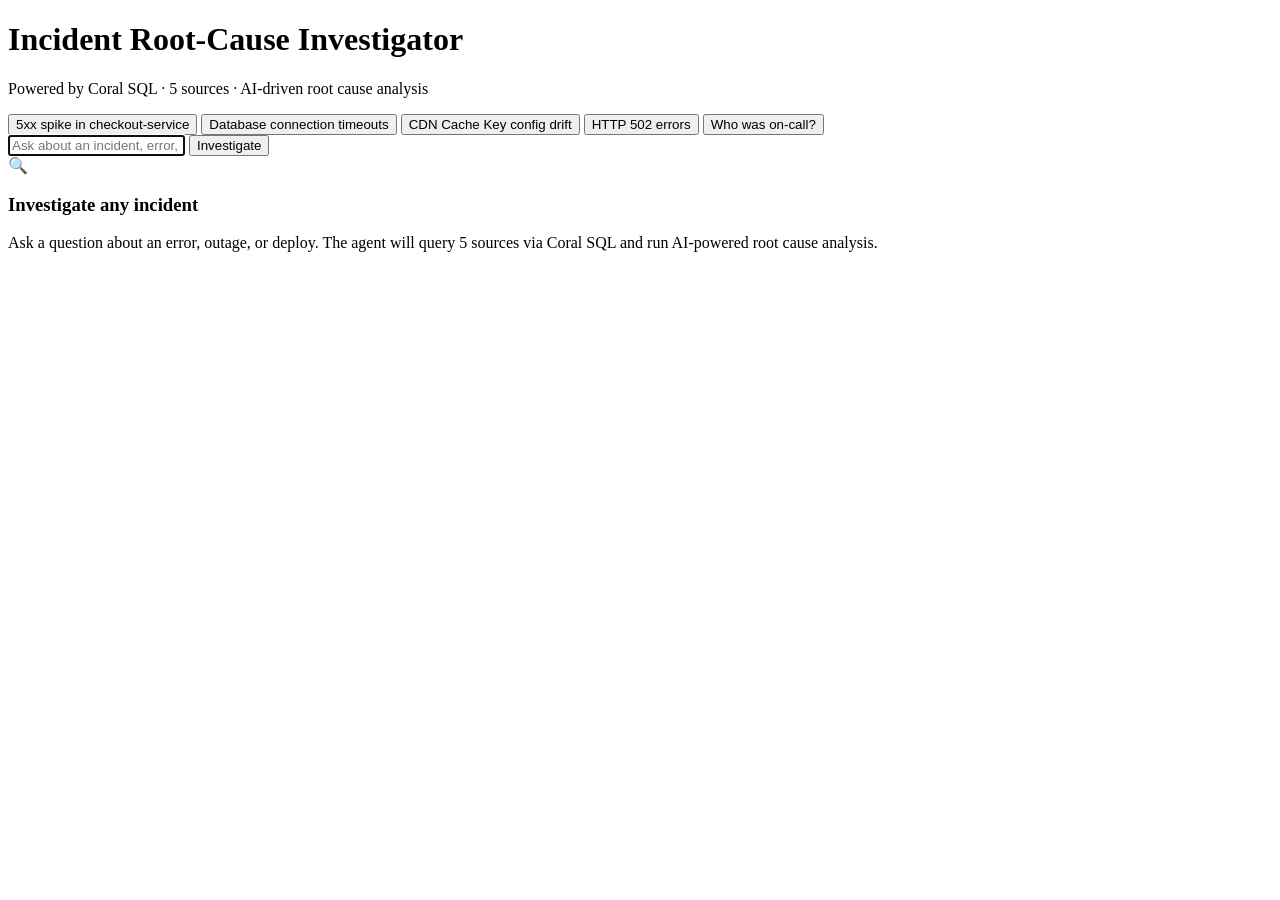
==== investigator/web/templates/index.html @ bf36edfa "feat: web demo UI, realistic incident data, security hardening - Web demo UI: FastAPI + SSE streamin" ====
<!DOCTYPE html>
<html lang="en">
<head>
<meta charset="UTF-8">
<meta name="viewport" content="width=device-width, initial-scale=1.0">
<title>Incident Root-Cause Investigator</title>
<link rel="stylesheet" href="/static/style.css">
</head>
<body>
<div class="app" id="app">
  <header>
    <h1><span>Incident</span> Root-Cause Investigator</h1>
    <p class="tagline">Powered by <span>Coral SQL</span> &middot; 5 sources &middot; AI-driven root cause analysis</p>
  </header>

  <div class="input-section" id="inputSection">
    <div class="examples" id="examples">
      <button class="chip" data-question="What caused the 5xx spike in checkout-service?">5xx spike in checkout-service</button>
      <button class="chip" data-question="Why did we get database connection timeouts?">Database connection timeouts</button>
      <button class="chip" data-question="What caused the CDN Cache Key config drift?">CDN Cache Key config drift</button>
      <button class="chip" data-question="What caused the HTTP 502 errors?">HTTP 502 errors</button>
      <button class="chip" data-question="Who was on-call for the last incident?">Who was on-call?</button>
    </div>
    <div class="search-row">
      <input type="text" id="questionInput" placeholder="Ask about an incident, error, or outage..." autofocus>
      <button class="btn btn-primary" id="investigateBtn">Investigate</button>
    </div>
  </div>

  <div class="progress-section" id="progressSection" hidden>
    <div class="progress-bar"><div class="progress-bar-fill" id="progressFill"></div></div>
    <div class="progress-steps" id="progressSteps"></div>
  </div>

  <div id="resultsArea"></div>

  <div class="empty-state" id="emptyState">
    <div class="icon">&#x1F50D;</div>
    <h3>Investigate any incident</h3>
    <p>Ask a question about an error, outage, or deploy. The agent will query 5 sources via Coral SQL and run AI-powered root cause analysis.</p>
  </div>
</div>

<script>
(function() {
  const questionInput = document.getElementById('questionInput');
  const investigateBtn = document.getElementById('investigateBtn');
  const progressSection = document.getElementById('progressSection');
  const progressFill = document.getElementById('progressFill');
  const progressSteps = document.getElementById('progressSteps');
  const resultsArea = document.getElementById('resultsArea');
  const emptyState = document.getElementById('emptyState');
  const examples = document.getElementById('examples');

  let abortController = null;

  examples.addEventListener('click', function(e) {
    const chip = e.target.closest('.chip');
    if (!chip) return;
    questionInput.value = chip.dataset.question;
    startInvestigation();
  });

  investigateBtn.addEventListener('click', startInvestigation);
  questionInput.addEventListener('keydown', function(e) {
    if (e.key === 'Enter') startInvestigation();
  });

  function startInvestigation() {
    const question = questionInput.value.trim();
    if (!question) return;

    if (abortController) {
      abortController.abort();
    }
    abortController = new AbortController();

    emptyState.hidden = true;
    resultsArea.innerHTML = '';
    progressSection.hidden = false;
    progressFill.style.width = '0%';
    progressSteps.innerHTML = '';
    investigateBtn.disabled = true;
    investigateBtn.textContent = 'Investigating...';

    const phases = [
      { emoji: '📡', text: 'Phase 1: Gathering data from 5 sources...' },
      { emoji: '🧠', text: 'Analyzing initial signals...' },
    ];
    let currentPhase = 0;
    let phaseDone = [];

    function updateProgress(emoji, text) {
      const isNewPhase = currentPhase < phases.length && text === phases[currentPhase].text;
      if (isNewPhase) {
        if (phaseDone.length > 0) {
          phaseDone[phaseDone.length - 1].className = 'progress-step done';
        }
        const step = document.createElement('div');
        step.className = 'progress-step active';
        step.innerHTML = `<span class="emoji">${escapeHtml(emoji)}</span><span>${escapeHtml(text)}</span>`;
        progressSteps.appendChild(step);
        phaseDone.push(step);
        currentPhase++;
        progressFill.style.width = Math.min(30 * currentPhase, 60) + '%';
      } else if (text.startsWith('Phase 2')) {
        if (phaseDone.length > 0) {
          phaseDone[phaseDone.length - 1].className = 'progress-step done';
        }
        const step = document.createElement('div');
        step.className = 'progress-step active';
        step.innerHTML = `<span class="emoji">${escapeHtml(emoji)}</span><span>${escapeHtml(text)}</span>`;
        progressSteps.appendChild(step);
        phaseDone.push(step);
        const pct = Math.min(60 + phaseDone.length * 8, 85);
        progressFill.style.width = pct + '%';
      } else if (text.startsWith('Investigation complete')) {
        if (phaseDone.length > 0) {
          phaseDone[phaseDone.length - 1].className = 'progress-step done';
        }
        const step = document.createElement('div');
        step.className = 'progress-step done';
        step.innerHTML = `<span class="emoji">${escapeHtml(emoji)}</span><span>${escapeHtml(text)}</span>`;
        progressSteps.appendChild(step);
        phaseDone.push(step);
        progressFill.style.width = '95%';
      } else {
        if (phaseDone.length > 0 && !phaseDone[phaseDone.length - 1].classList.contains('done')) {
          phaseDone[phaseDone.length - 1].querySelector('span:last-child').textContent = text;
        }
      }
    }

    function renderReport(report) {
      progressFill.style.width = '100%';
      investigateBtn.disabled = false;
      investigateBtn.textContent = 'Investigate';

      const div = document.createElement('div');
      div.className = 'report';

      const confidenceRaw = (report.confidence || 'Medium').toLowerCase();
      const confidence = {'high':'high','medium':'medium','low':'low'}[confidenceRaw] || 'medium';
      const confidenceLabel = confidence.charAt(0).toUpperCase() + confidence.slice(1);

      div.innerHTML = `
        <div class="report-section">
          <div class="summary-header">
            <div>
              <div class="question">${escapeHtml(report.question)}</div>
              ${report.incident_id ? `<div style="margin-top:4px;font-size:13px;color:var(--text-dim)">Incident: <strong>${escapeHtml(report.incident_id)}</strong></div>` : ''}
            </div>
            <div class="confidence-badge ${confidence}">${confidenceLabel}</div>
          </div>
          <div class="summary-text">${escapeHtml(report.summary || '')}</div>
        </div>

        ${report.root_cause ? `
        <div class="report-section">
          <h2><span class="icon">&#x1F50D;</span> Root Cause</h2>
          <p style="font-size:14px;line-height:1.7">${escapeHtml(report.root_cause)}</p>
        </div>` : ''}

        ${report.analysis ? `
        <div class="report-section">
          <h2><span class="icon">&#x1F9E0;</span> Analysis</h2>
          <p style="font-size:14px;line-height:1.7;white-space:pre-wrap">${escapeHtml(report.analysis)}</p>
        </div>` : ''}

        ${report.timeline && report.timeline.length ? `
        <div class="report-section">
          <h2><span class="icon">&#x1F4C5;</span> Timeline (${report.timeline.length} events)</h2>
          <ul class="timeline-list">
            ${report.timeline.map(function(e) {
              const typeAllowed = {error:1,deploy:1,incident:1,page:1,discussion:1,event:1};
              const type = typeAllowed[(e.type || '').toLowerCase()] ? (e.type || '').toLowerCase() : 'event';
              const time = e.time || '';
              const title = e.title || e.event || '';
              const detail = e.detail || '';
              return `<li class="timeline-item ${escapeHtml(type)}">
                <div class="time">${escapeHtml(time)}</div>
                <div class="desc">
                  <span class="type-tag">${escapeHtml(type)}</span>
                  ${escapeHtml(title)}
                  ${detail ? `<span class="detail">${escapeHtml(detail)}</span>` : ''}
                </div>
              </li>`;
            }).join('')}
          </ul>
        </div>` : ''}

        ${report.suggested_actions && report.suggested_actions.length ? `
        <div class="report-section">
          <h2><span class="icon">&#x2705;</span> Suggested Actions</h2>
          <ul class="action-list">
            ${report.suggested_actions.map(function(a) {
              const priorityAllowed = {p0:'p0',p1:'p1',p2:'p2'};
              const p = priorityAllowed[(a.priority || 'P2').toLowerCase().replace(/\s/g,'')] || 'p2';
              return `<li class="action-item"><span class="priority ${escapeHtml(p)}">${escapeHtml(a.priority)}</span> ${escapeHtml(a.description)}</li>`;
            }).join('')}
          </ul>
        </div>` : ''}

        ${report.people_involved && report.people_involved.length ? `
        <div class="report-section">
          <h2><span class="icon">&#x1F465;</span> People Involved</h2>
          <div class="people-list">
            ${report.people_involved.map(function(p) {
              return `<span class="person-tag">${escapeHtml(p.name)} <span class="role">${escapeHtml(p.role)}</span></span>`;
            }).join('')}
          </div>
        </div>` : ''}

        ${report.sources ? `
        <div class="report-section">
          <h2><span class="icon">&#x1F4E1;</span> Source Health</h2>
          <div class="sources-grid">
            ${Object.entries(report.sources).map(function(s) {
              const name = s[0], info = s[1];
              const status = info.status || 'empty';
              return `<div class="source-card">
                <div class="name">${escapeHtml(name)}</div>
                <div class="status"><span class="status-dot ${status}"></span> ${status}${info.count !== undefined ? ' &middot; ' + info.count + ' rows' : ''}</div>
              </div>`;
            }).join('')}
          </div>
        </div>` : ''}

        ${report.phase2_run ? `
        <div class="report-section">
          <h2><span class="icon">&#x1F4CA;</span> Phase 2 Queries</h2>
          <div class="phase2-queries">
            <p style="font-size:13px;color:var(--text-dim);margin-bottom:8px">
              Health: ${report.phase2_health ? report.phase2_health.total_queries + ' queries, ' + report.phase2_health.failed_queries + ' failed, ' + report.phase2_health.retries_used + ' retries' : 'N/A'}
            </p>
          </div>
        </div>` : ''}
      `;

      div.querySelectorAll('.report-section').forEach(function(section) {
        section.style.animation = 'none';
        section.offsetHeight;
        section.style.animation = 'fadeIn 0.3s ease';
      });

      resultsArea.appendChild(div);
    }

    function escapeHtml(str) {
      if (!str) return '';
      const div = document.createElement('div');
      div.textContent = str;
      return div.innerHTML;
    }

    const url = '/api/investigate?question=' + encodeURIComponent(question)
      + '&since=3h&service=checkout-service';

    const eventSource = new EventSource(url);

    eventSource.addEventListener('progress', function(e) {
      const data = JSON.parse(e.data);
      updateProgress(data.emoji, data.text);
    });

    eventSource.addEventListener('phase2_query', function(e) {
      const data = JSON.parse(e.data);
      const text = 'Phase 2 SQL: ' + (data.sql || '').substring(0, 80) + '... (' + data.row_count + ' rows)';
      updateProgress('🔬', text);
    });

    eventSource.addEventListener('complete', function(e) {
      const report = JSON.parse(e.data);
      eventSource.close();
      renderReport(report);
    });

    eventSource.addEventListener('error', function(e) {
      eventSource.close();
      if (e.data) {
        try {
          const data = JSON.parse(e.data);
          resultsArea.innerHTML = '<div class="error-box"><h3>Investigation Failed</h3><p>' + escapeHtml(data.message) + '</p></div>';
        } catch(_) {
          resultsArea.innerHTML = '<div class="error-box"><h3>Investigation Failed</h3><p>' + escapeHtml(e.data) + '</p></div>';
        }
      } else {
        if (eventSource.readyState === EventSource.CLOSED && !resultsArea.querySelector('.report')) {
          resultsArea.innerHTML = '<div class="error-box"><h3>Connection Lost</h3><p>The investigation stream was interrupted. Please try again.</p></div>';
        }
      }
      investigateBtn.disabled = false;
      investigateBtn.textContent = 'Investigate';
      progressFill.style.width = '100%';
    });
  }
})();
</script>
</body>
</html>
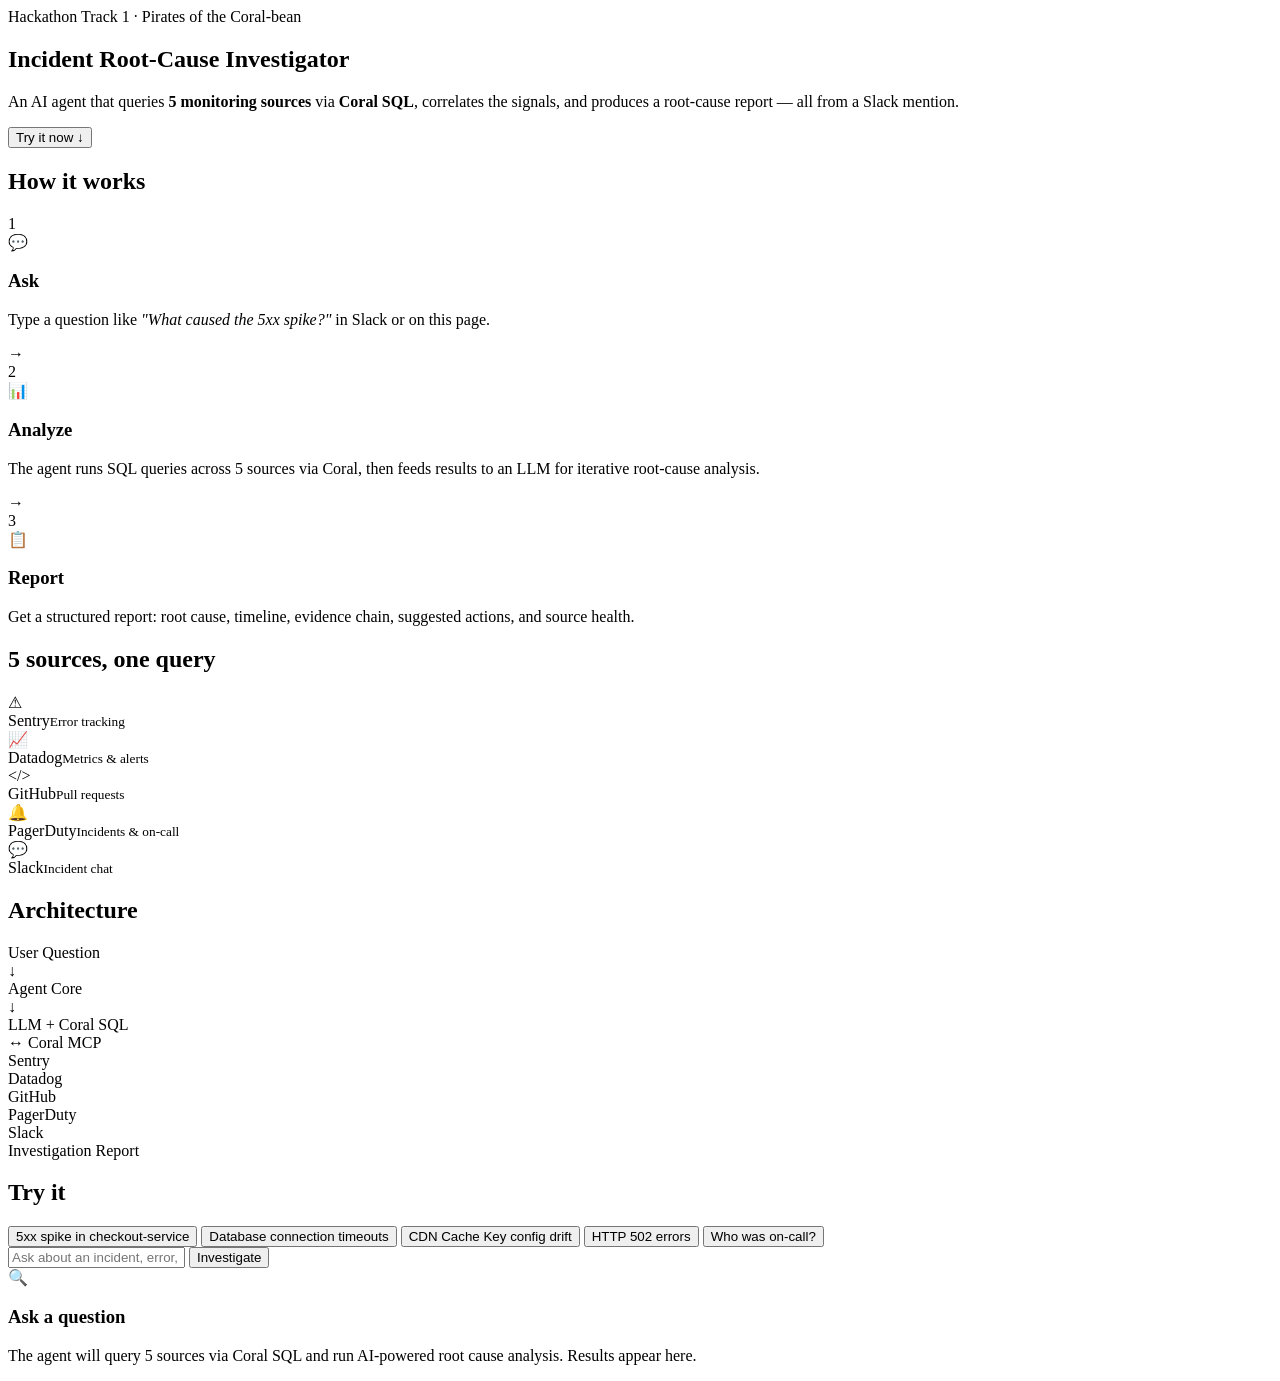
==== commit 927c210e: "feat: landing page with hero, how-it-works, sources showcase, architecture - Hero section with tagli" ====
--- a/investigator/web/templates/index.html
+++ b/investigator/web/templates/index.html
@@ -7,12 +7,89 @@
 <link rel="stylesheet" href="/static/style.css">
 </head>
 <body>
-<div class="app" id="app">
-  <header>
-    <h1><span>Incident</span> Root-Cause Investigator</h1>
-    <p class="tagline">Powered by <span>Coral SQL</span> &middot; 5 sources &middot; AI-driven root cause analysis</p>
-  </header>
-
+
+<!-- ── Hero ── -->
+<section class="hero">
+  <div class="hero-badge">Hackathon Track 1 &middot; Pirates of the Coral-bean</div>
+  <h1 class="hero-title"><span class="accent">Incident</span> Root-Cause Investigator</h1>
+  <p class="hero-subtitle">
+    An AI agent that queries <strong>5 monitoring sources</strong> via <strong>Coral SQL</strong>,
+    correlates the signals, and produces a root-cause report — all from a Slack mention.
+  </p>
+  <div class="hero-cta">
+    <button class="btn btn-primary btn-lg" id="heroCta">Try it now &darr;</button>
+  </div>
+</section>
+
+<!-- ── How It Works ── -->
+<section class="section" id="howItWorks">
+  <h2 class="section-title">How it works</h2>
+  <div class="steps">
+    <div class="step-card">
+      <div class="step-number">1</div>
+      <div class="step-icon">&#x1F4AC;</div>
+      <h3>Ask</h3>
+      <p>Type a question like <em>"What caused the 5xx spike?"</em> in Slack or on this page.</p>
+    </div>
+    <div class="step-arrow">&rarr;</div>
+    <div class="step-card">
+      <div class="step-number">2</div>
+      <div class="step-icon">&#x1F4CA;</div>
+      <h3>Analyze</h3>
+      <p>The agent runs SQL queries across 5 sources via Coral, then feeds results to an LLM for iterative root-cause analysis.</p>
+    </div>
+    <div class="step-arrow">&rarr;</div>
+    <div class="step-card">
+      <div class="step-number">3</div>
+      <div class="step-icon">&#x1F4CB;</div>
+      <h3>Report</h3>
+      <p>Get a structured report: root cause, timeline, evidence chain, suggested actions, and source health.</p>
+    </div>
+  </div>
+</section>
+
+<!-- ── Sources ── -->
+<section class="section">
+  <h2 class="section-title">5 sources, one query</h2>
+  <div class="sources-showcase">
+    <div class="source-item"><div class="source-icon error">&#x26A0;</div><span>Sentry</span><small>Error tracking</small></div>
+    <div class="source-item"><div class="source-icon metric">&#x1F4C8;</div><span>Datadog</span><small>Metrics &amp; alerts</small></div>
+    <div class="source-item"><div class="source-icon code">&#x3C;&#x2F;&#x3E;</div><span>GitHub</span><small>Pull requests</small></div>
+    <div class="source-item"><div class="source-icon page">&#x1F514;</div><span>PagerDuty</span><small>Incidents &amp; on-call</small></div>
+    <div class="source-item"><div class="source-icon chat">&#x1F4AC;</div><span>Slack</span><small>Incident chat</small></div>
+  </div>
+</section>
+
+<!-- ── Architecture ── -->
+<section class="section">
+  <h2 class="section-title">Architecture</h2>
+  <div class="arch">
+    <div class="arch-col">
+      <div class="arch-box prompt">User Question</div>
+      <div class="arch-arrow">&darr;</div>
+      <div class="arch-box agent">Agent Core</div>
+      <div class="arch-arrow">&darr;</div>
+      <div class="arch-box llm">LLM + Coral SQL</div>
+    </div>
+    <div class="arch-col">
+      <div class="arch-box coral">&#x2194; Coral MCP</div>
+      <div class="arch-sources">
+        <div class="arch-source sentry">Sentry</div>
+        <div class="arch-source datadog">Datadog</div>
+        <div class="arch-source github">GitHub</div>
+        <div class="arch-source pd">PagerDuty</div>
+        <div class="arch-source slack">Slack</div>
+      </div>
+    </div>
+    <div class="arch-col">
+      <div class="arch-box prompt">Investigation Report</div>
+    </div>
+  </div>
+</section>
+
+<!-- ── Investigation UI ── -->
+<section class="section" id="investigateSection">
+  <h2 class="section-title">Try it</h2>
   <div class="input-section" id="inputSection">
     <div class="examples" id="examples">
       <button class="chip" data-question="What caused the 5xx spike in checkout-service?">5xx spike in checkout-service</button>
@@ -22,8 +99,8 @@
       <button class="chip" data-question="Who was on-call for the last incident?">Who was on-call?</button>
     </div>
     <div class="search-row">
-      <input type="text" id="questionInput" placeholder="Ask about an incident, error, or outage..." autofocus>
-      <button class="btn btn-primary" id="investigateBtn">Investigate</button>
+      <input type="text" id="questionInput" placeholder="Ask about an incident, error, or outage...">
+      <button class="btn btn-primary btn-lg" id="investigateBtn">Investigate</button>
     </div>
   </div>
 
@@ -36,9 +113,10 @@
 
   <div class="empty-state" id="emptyState">
     <div class="icon">&#x1F50D;</div>
-    <h3>Investigate any incident</h3>
-    <p>Ask a question about an error, outage, or deploy. The agent will query 5 sources via Coral SQL and run AI-powered root cause analysis.</p>
-  </div>
+    <h3>Ask a question</h3>
+    <p>The agent will query 5 sources via Coral SQL and run AI-powered root cause analysis. Results appear here.</p>
+  </div>
+</section>
 </div>
 
 <script>
@@ -51,8 +129,14 @@
   const resultsArea = document.getElementById('resultsArea');
   const emptyState = document.getElementById('emptyState');
   const examples = document.getElementById('examples');
+  const heroCta = document.getElementById('heroCta');
 
   let abortController = null;
+
+  heroCta.addEventListener('click', function() {
+    document.getElementById('investigateSection').scrollIntoView({ behavior: 'smooth' });
+    setTimeout(function() { questionInput.focus(); }, 500);
+  });
 
   examples.addEventListener('click', function(e) {
     const chip = e.target.closest('.chip');
@@ -82,6 +166,9 @@
     progressSteps.innerHTML = '';
     investigateBtn.disabled = true;
     investigateBtn.textContent = 'Investigating...';
+    setTimeout(function() {
+      progressSection.scrollIntoView({ behavior: 'smooth', block: 'nearest' });
+    }, 100);
 
     const phases = [
       { emoji: '📡', text: 'Phase 1: Gathering data from 5 sources...' },
